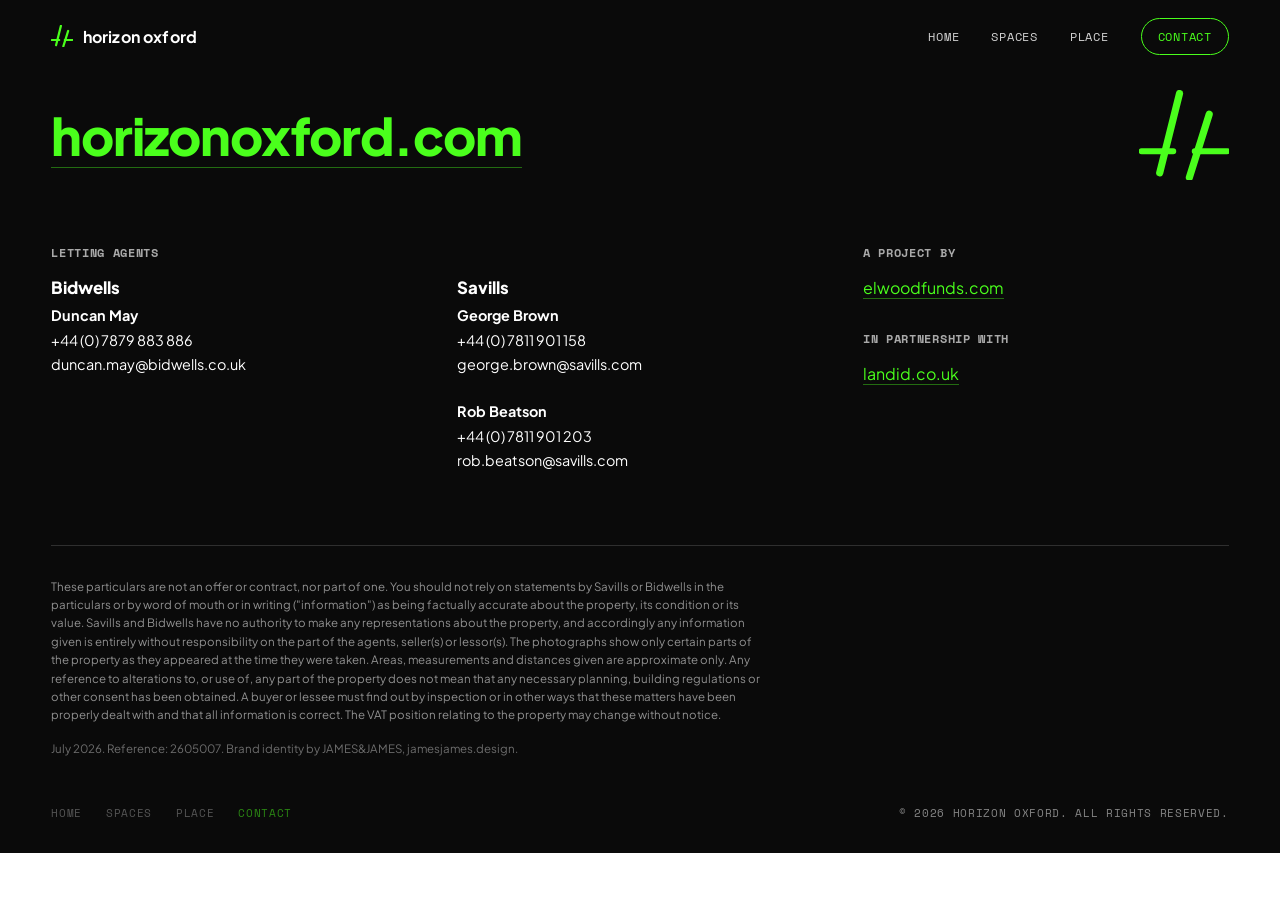
==== contact.html @ 4f72da46 "Split site into 4 pages, replace logo mark, merge closing CTA - Redraws the "//" logo mark to match " ====
<!DOCTYPE html>
<html lang="en">
<head>
<meta charset="UTF-8">
<meta name="viewport" content="width=device-width, initial-scale=1.0">
<title>Contact — Horizon Oxford</title>
<meta name="description" content="Contact the letting agents for Horizon Oxford: Bidwells and Savills. A project by Elwood Funds, in partnership with Landid.">
<link rel="icon" href="data:image/svg+xml,<svg xmlns=%22http://www.w3.org/2000/svg%22 viewBox=%220 0 100 100%22><rect width=%22100%22 height=%22100%22 fill=%22%230a0a0a%22/><path d=%22M45,4 L23,92 M78,27 L56,97%22 stroke=%22%234AFF1C%22 stroke-width=%2210%22 stroke-linecap=%22round%22 fill=%22none%22/><path d=%22M3,68 L38,68 M62,68 L98,68%22 stroke=%22%234AFF1C%22 stroke-width=%228.5%22 stroke-linecap=%22round%22 fill=%22none%22/></svg>">
<link rel="preconnect" href="https://fonts.googleapis.com">
<link rel="preconnect" href="https://fonts.gstatic.com" crossorigin>
<link href="https://fonts.googleapis.com/css2?family=Plus+Jakarta+Sans:ital,wght@0,300;0,400;0,500;0,600;0,700;0,800;1,400&family=Space+Mono:wght@400;700&display=swap" rel="stylesheet">
<link rel="stylesheet" href="css/styles.css">
</head>
<body>

<!-- ================= NAV ================= -->
<header class="site-nav" id="siteNav">
  <div class="nav-inner">
    <a href="index.html" class="nav-logo" aria-label="Horizon Oxford home">
      <svg class="mark" viewBox="0 0 100 100" aria-hidden="true">
        <path d="M45,4 L23,92 M78,27 L56,97" stroke="currentColor" stroke-width="10" stroke-linecap="round" fill="none"/>
        <path d="M3,68 L38,68 M62,68 L98,68" stroke="currentColor" stroke-width="8.5" stroke-linecap="round" fill="none"/>
      </svg>
      <span class="wordmark">horizon <strong>oxford</strong></span>
    </a>
    <nav class="nav-links" id="navLinks">
      <a href="index.html">Home</a>
      <a href="spaces.html">Spaces</a>
      <a href="place.html">Place</a>
      <a href="contact.html" class="nav-cta" aria-current="page">Contact</a>
    </nav>
    <button class="nav-toggle" id="navToggle" aria-label="Toggle menu" aria-expanded="false">
      <span></span><span></span><span></span>
    </button>
  </div>
</header>

<main id="top">

<!-- ================= CONTACT / FOOTER ================= -->
<footer class="section contact-footer" id="contact">
  <div class="wrap">
    <div class="contact-top">
      <div>
        <a href="https://horizonoxford.com" class="display sm text-link">horizonoxford.com</a>
      </div>
      <svg class="mark lg" viewBox="0 0 100 100" aria-hidden="true">
        <path d="M45,4 L23,92 M78,27 L56,97" stroke="#4AFF1C" stroke-width="8" stroke-linecap="round" fill="none"/>
        <path d="M3,68 L38,68 M62,68 L98,68" stroke="#4AFF1C" stroke-width="6.8" stroke-linecap="round" fill="none"/>
      </svg>
    </div>

    <div class="contact-grid">
      <div>
        <h3 class="small-label">Letting agents</h3>
        <div class="agent-card">
          <p class="agent-firm">Bidwells</p>
          <p class="agent-name">Duncan May</p>
          <p><a href="tel:+447879883886">+44 (0) 7879 883 886</a></p>
          <p><a href="mailto:duncan.may@bidwells.co.uk">duncan.may@bidwells.co.uk</a></p>
        </div>
      </div>
      <div>
        <h3 class="small-label">&nbsp;</h3>
        <div class="agent-card">
          <p class="agent-firm">Savills</p>
          <p class="agent-name">George Brown</p>
          <p><a href="tel:+447811901158">+44 (0) 7811 901 158</a></p>
          <p><a href="mailto:george.brown@savills.com">george.brown@savills.com</a></p>
        </div>
        <div class="agent-card">
          <p class="agent-name">Rob Beatson</p>
          <p><a href="tel:+447811901203">+44 (0) 7811 901 203</a></p>
          <p><a href="mailto:rob.beatson@savills.com">rob.beatson@savills.com</a></p>
        </div>
      </div>
      <div>
        <h3 class="small-label">A project by</h3>
        <p><a href="https://elwoodfunds.com" class="text-link" target="_blank" rel="noopener">elwoodfunds.com</a></p>
        <h3 class="small-label" style="margin-top:2rem">In partnership with</h3>
        <p><a href="https://landid.co.uk" class="text-link" target="_blank" rel="noopener">landid.co.uk</a></p>
      </div>
    </div>

    <p class="legal">These particulars are not an offer or contract, nor part of one. You should not rely on statements by Savills or Bidwells in the particulars or by word of mouth or in writing ("information") as being factually accurate about the property, its condition or its value. Savills and Bidwells have no authority to make any representations about the property, and accordingly any information given is entirely without responsibility on the part of the agents, seller(s) or lessor(s). The photographs show only certain parts of the property as they appeared at the time they were taken. Areas, measurements and distances given are approximate only. Any reference to alterations to, or use of, any part of the property does not mean that any necessary planning, building regulations or other consent has been obtained. A buyer or lessee must find out by inspection or in other ways that these matters have been properly dealt with and that all information is correct. The VAT position relating to the property may change without notice.</p>
    <p class="legal-ref">July 2026. Reference: 2605007. Brand identity by JAMES&amp;JAMES, jamesjames.design.</p>

    <div class="footer-bottom">
      <nav class="mini-footer-links">
        <a href="index.html">Home</a>
        <a href="spaces.html">Spaces</a>
        <a href="place.html">Place</a>
        <a href="contact.html" aria-current="page">Contact</a>
      </nav>
      <span>© 2026 Horizon Oxford. All rights reserved.</span>
    </div>
  </div>
</footer>

</main>

<script src="js/main.js"></script>
</body>
</html>
---- css/styles.css ----
/* ============================================================
   Horizon Oxford — Design tokens
   ============================================================ */
:root {
  --black: #0a0a0a;
  --near-black: #111110;
  --green: #4AFF1C;
  --green-dim: #3ad60f;
  --grey-warm: #dcdbd3;
  --grey-warm-2: #cfcec4;
  --grey-dark: #434141;
  --cream: #e3dbcc;
  --white: #ffffff;
  --off-white: #f7f6f2;

  --font-display: "Plus Jakarta Sans", "Helvetica Neue", Arial, sans-serif;
  --font-mono: "Space Mono", ui-monospace, monospace;

  --wrap-max: 1360px;
  --section-pad: clamp(1.5rem, 4vw, 4rem);
}

* { box-sizing: border-box; }
html { scroll-behavior: smooth; }

body {
  margin: 0;
  font-family: var(--font-display);
  background: var(--white);
  color: var(--black);
  -webkit-font-smoothing: antialiased;
  overflow-x: hidden;
}

img { max-width: 100%; display: block; }

.sr-only {
  position: absolute; width: 1px; height: 1px;
  padding: 0; margin: -1px; overflow: hidden;
  clip: rect(0,0,0,0); white-space: nowrap; border: 0;
}

.wrap {
  max-width: var(--wrap-max);
  margin: 0 auto;
  padding: 0 var(--section-pad);
}

a { color: inherit; text-decoration: none; }

/* ============================================================
   Nav
   ============================================================ */
.site-nav {
  position: fixed;
  top: 0; left: 0; right: 0;
  z-index: 100;
  padding: 1.1rem 0;
  transition: background .3s ease, padding .3s ease, box-shadow .3s ease;
}
.site-nav.scrolled {
  background: rgba(10,10,10,0.88);
  backdrop-filter: blur(10px);
  padding: 0.7rem 0;
  box-shadow: 0 1px 0 rgba(255,255,255,0.06);
}
.nav-inner {
  max-width: var(--wrap-max);
  margin: 0 auto;
  padding: 0 var(--section-pad);
  display: flex;
  align-items: center;
  justify-content: space-between;
}
.nav-logo {
  display: flex;
  align-items: center;
  gap: 0.6rem;
  color: var(--white);
  font-weight: 700;
  letter-spacing: 0.01em;
}
.nav-logo .mark { width: 22px; height: 22px; color: var(--green); }
.nav-logo .wordmark { font-size: 1rem; text-transform: lowercase; }
.nav-links {
  display: flex;
  align-items: center;
  gap: 2rem;
  font-family: var(--font-mono);
  font-size: 0.78rem;
  letter-spacing: 0.06em;
  text-transform: uppercase;
}
.nav-links a { color: rgba(255,255,255,0.82); transition: color .2s; }
.nav-links a:hover { color: var(--green); }
.nav-links a[aria-current="page"] { color: var(--green); }
.nav-links .nav-cta {
  border: 1px solid var(--green);
  color: var(--green);
  padding: 0.5rem 1rem;
  border-radius: 999px;
}
.nav-links .nav-cta:hover { background: var(--green); color: var(--black); }
.nav-toggle {
  display: none;
  flex-direction: column;
  gap: 5px;
  background: none;
  border: 0;
  padding: 8px;
  cursor: pointer;
}
.nav-toggle span { width: 22px; height: 2px; background: var(--white); display: block; }

/* ============================================================
   Section base
   ============================================================ */
.section {
  position: relative;
  width: 100%;
}
.page-tag {
  position: absolute;
  right: var(--section-pad);
  bottom: 1.5rem;
  font-family: var(--font-mono);
  font-size: 0.7rem;
  letter-spacing: 0.08em;
  text-transform: uppercase;
  color: rgba(255,255,255,0.75);
  z-index: 3;
}
.page-tag.dark { color: rgba(0,0,0,0.55); }

.display {
  font-family: var(--font-display);
  font-weight: 800;
  line-height: 0.98;
  letter-spacing: -0.02em;
  margin: 0;
  font-size: clamp(2.6rem, 7vw, 6.2rem);
}
.display.md { font-size: clamp(2.2rem, 5.4vw, 4.4rem); }
.display.sm { font-size: clamp(1.9rem, 4vw, 3.2rem); }
.accent { color: var(--green); }

.label-heading {
  font-family: var(--font-mono);
  text-transform: uppercase;
  letter-spacing: 0.08em;
  font-size: 0.85rem;
  color: var(--green);
  margin: 0 0 1.5rem;
}
.small-label {
  font-family: var(--font-mono);
  text-transform: uppercase;
  letter-spacing: 0.06em;
  font-size: 0.72rem;
  opacity: 0.65;
  margin: 0 0 0.9rem;
}
.body-copy {
  font-size: clamp(1rem, 1.3vw, 1.15rem);
  line-height: 1.55;
  max-width: 42ch;
  margin: 0 0 1.2rem;
  opacity: 0.88;
}
.lede { font-size: clamp(1rem, 1.4vw, 1.25rem); line-height: 1.5; max-width: 34ch; margin: 0 0 1rem; }
.text-link { color: var(--green); border-bottom: 1px solid rgba(74,255,28,0.4); }
.text-link:hover { border-color: var(--green); }
.fine-print { font-size: 0.75rem; opacity: 0.5; margin-top: 1.5rem; }

/* ============================================================
   Cover
   ============================================================ */
.cover {
  background: var(--black);
  color: var(--white);
  min-height: 100vh;
  display: flex;
  flex-direction: column;
  justify-content: space-between;
  padding: clamp(5rem, 10vh, 8rem) var(--section-pad) 2.5rem;
}
.cover-top {
  display: flex;
  justify-content: space-between;
  font-size: clamp(1.6rem, 3.6vw, 2.6rem);
  font-weight: 700;
  text-transform: lowercase;
  letter-spacing: -0.01em;
}
.cover-mark {
  flex: 1;
  display: flex;
  align-items: center;
  justify-content: center;
  min-height: 30vh;
}
.cover-mark svg { width: clamp(120px, 16vw, 220px); height: auto; }
.cover-bottom {
  display: flex;
  align-items: flex-end;
  justify-content: space-between;
  flex-wrap: wrap;
  gap: 1.5rem;
}
.cover-meta { display: flex; flex-direction: column; gap: 0.4rem; }
.cover-meta .tag {
  font-family: var(--font-mono);
  font-size: 0.8rem;
  letter-spacing: 0.05em;
  text-transform: uppercase;
  opacity: 0.85;
}
.badge-landid {
  width: 64px; height: 64px;
  border-radius: 50%;
  background: var(--white);
  color: var(--black);
  display: flex; align-items: center; justify-content: center;
  font-weight: 700; font-size: 0.85rem;
  flex-shrink: 0;
}
.scroll-cue {
  position: absolute;
  bottom: 1.2rem; left: 50%;
  transform: translateX(-50%);
  width: 1px; height: 40px;
  background: rgba(255,255,255,0.3);
}
.scroll-cue span {
  position: absolute; top: 0; left: -3px;
  width: 7px; height: 7px; border-radius: 50%;
  background: var(--green);
  animation: cue 1.8s ease-in-out infinite;
}
@keyframes cue { 0%{top:0;opacity:1} 90%{top:36px;opacity:0} 100%{top:36px;opacity:0} }

/* ============================================================
   Intro
   ============================================================ */
.intro { background: var(--white); padding: clamp(4rem, 10vh, 7rem) 0; }
.intro .display { margin-bottom: 2.5rem; }
.intro-foot {
  display: flex;
  justify-content: space-between;
  align-items: flex-end;
  flex-wrap: wrap;
  gap: 2rem;
  border-top: 1px solid rgba(0,0,0,0.1);
  padding-top: 1.5rem;
}
.stat-line { font-size: 1rem; line-height: 1.5; text-align: right; margin: 0; }

/* ============================================================
   Full-bleed hero photo sections
   ============================================================ */
.hero-photo {
  min-height: 92vh;
  background-size: cover;
  background-position: center;
  display: flex;
  align-items: flex-end;
  color: var(--white);
}
.welcome-cta {
  position: absolute;
  left: var(--section-pad);
  bottom: 3.5rem;
  color: var(--white);
  line-height: 0.95;
}
.welcome-cta .top-word {
  display: block;
  font-family: var(--font-display);
  font-weight: 500;
  font-size: clamp(1.3rem, 2.6vw, 2rem);
}
.welcome-cta .bottom-word {
  display: block;
  font-family: var(--font-display);
  font-weight: 800;
  font-size: clamp(2rem, 4.4vw, 3.4rem);
  color: var(--green);
}

/* ============================================================
   Split panel (photo + copy)
   ============================================================ */
.split-panel {
  display: grid;
  grid-template-columns: 1.1fr 0.9fr;
  min-height: 90vh;
  background: var(--white);
}
.split-panel.reverse { grid-template-columns: 0.9fr 1.1fr; }
.split-panel.reverse .split-media { order: 2; }
.split-panel.reverse .split-copy { order: 1; }
.split-media { overflow: hidden; background: var(--grey-warm); }
.split-media img { width: 100%; height: 100%; object-fit: cover; }
.split-copy {
  display: flex;
  flex-direction: column;
  justify-content: center;
  padding: clamp(2rem, 5vw, 5rem);
}
.split-copy.dark-copy { background: var(--off-white); }
.split-copy .display { margin-bottom: 1.5rem; }

/* ============================================================
   Divider (space / place)
   ============================================================ */
.divider {
  min-height: 60vh;
  background-size: cover;
  background-position: center;
  display: flex;
  align-items: center;
  justify-content: flex-end;
}
.divider-word {
  font-family: var(--font-display);
  font-weight: 800;
  color: var(--green);
  font-size: clamp(2.5rem, 6vw, 5rem);
  margin: 0 clamp(1.5rem, 6vw, 5rem);
}

/* ============================================================
   Black / white / grey panels + two-col layout
   ============================================================ */
.black-panel { background: var(--black); color: var(--white); padding: clamp(4rem, 9vh, 7rem) 0; }
.white-panel { background: var(--white); color: var(--black); padding: clamp(4rem, 9vh, 7rem) 0; }
.grey-panel { background: var(--grey-warm); color: var(--black); padding: clamp(4rem, 9vh, 7rem) 0; }

.two-col {
  display: grid;
  grid-template-columns: 1fr 1fr;
  gap: clamp(2rem, 5vw, 4.5rem);
  align-items: center;
}
.two-col.reverse .col-copy { order: 1; }
.two-col.reverse .col-media { order: 2; }
.col-media img { width: 100%; border-radius: 4px; }

/* ============================================================
   Data tables
   ============================================================ */
.data-table {
  width: 100%;
  border-collapse: collapse;
  font-size: 0.88rem;
  margin-bottom: 1.2rem;
}
.data-table th, .data-table td {
  text-align: left;
  padding: 0.55rem 0.7rem;
}
.data-table th:not(:first-child), .data-table td:not(:first-child) {
  text-align: right;
}
.data-table thead.green-row th {
  background: var(--green);
  color: var(--black);
  font-weight: 700;
}
.data-table tbody tr { border-bottom: 1px solid rgba(255,255,255,0.12); }
.data-table.light tbody tr { border-bottom: 1px solid rgba(0,0,0,0.1); }
.data-table tr.subtotal { background: rgba(255,255,255,0.06); font-weight: 700; }
.data-table.light tr.subtotal { background: rgba(0,0,0,0.04); }
.data-table tr.total { background: var(--black); color: var(--white); font-weight: 800; }
.data-table.light tr.total { background: var(--black); color: var(--white); }
.accom-block { display: flex; flex-direction: column; gap: 1.5rem; }
.fp-badge { margin-bottom: 2rem; }
.fp-badge h3 { font-family: var(--font-display); font-weight: 800; font-size: clamp(2rem,4vw,3rem); margin: 0 0 0.3rem; }

.display-copy {
  font-family: var(--font-display);
  font-weight: 700;
  font-size: clamp(1.6rem, 3vw, 2.4rem);
  color: var(--green);
  line-height: 1.2;
  max-width: 16ch;
}

/* ============================================================
   Specification icon grid
   ============================================================ */
.spec-grid {
  display: grid;
  grid-template-columns: repeat(5, 1fr);
  gap: 2.2rem 1.5rem;
  margin-bottom: 4rem;
}
.spec-item svg {
  width: 34px; height: 34px;
  stroke: var(--white);
  stroke-width: 2;
  fill: none;
  stroke-linecap: round;
  stroke-linejoin: round;
  margin-bottom: 0.9rem;
}
.spec-item svg .accent-stroke { stroke: var(--green); }
.spec-item p { font-size: 0.88rem; line-height: 1.4; margin: 0; opacity: 0.9; }
.spec-item em { color: var(--green); font-style: normal; }
.spec-foot { display: flex; justify-content: space-between; align-items: flex-end; flex-wrap: wrap; gap: 2rem; border-top: 1px solid rgba(255,255,255,0.15); padding-top: 2.5rem; }

/* ============================================================
   Occupiers grid
   ============================================================ */
.occupiers-panel { padding-bottom: 5rem; }
.occupiers-grid {
  display: grid;
  grid-template-columns: repeat(4, 1fr);
  gap: 2px;
}
.occupiers-grid figure { position: relative; margin: 0; aspect-ratio: 1/0.72; overflow: hidden; }
.occupiers-grid img { width: 100%; height: 100%; object-fit: cover; }
.occupiers-grid figcaption {
  position: absolute; width: 1px; height: 1px;
  padding: 0; margin: -1px; overflow: hidden;
  clip: rect(0,0,0,0); white-space: nowrap; border: 0;
}
.occupiers-headline { display: flex; align-items: flex-end; padding: 1rem; }
.occupiers-headline .display { line-height: 0.95; }

/* ============================================================
   Communications
   ============================================================ */
.comm-tables { display: grid; grid-template-columns: 1fr 1fr; gap: 2rem; margin-top: 1.5rem; }
.travel-list { list-style: none; margin: 0; padding: 0; font-size: 0.85rem; }
.travel-list li {
  display: flex; justify-content: space-between;
  padding: 0.5rem 0;
  border-bottom: 1px solid rgba(0,0,0,0.1);
}
.travel-list li span:last-child { font-weight: 700; }

/* ============================================================
   Amenities mosaic
   ============================================================ */
.amenities-mosaic {
  display: grid;
  grid-template-columns: 1.3fr 1fr 0.62fr 0.62fr 0.9fr;
  grid-template-rows: 1fr 1fr;
  height: clamp(320px, 34vw, 480px);
  gap: 4px;
}
.amenities-mosaic img { width: 100%; height: 100%; object-fit: cover; }
.am-1 { grid-row: 1 / 3; grid-column: 1; }
.am-2 { grid-column: 2; grid-row: 1; }
.am-3 { grid-column: 2; grid-row: 2; }
.am-4 { grid-column: 3; grid-row: 2; }
.am-5 { grid-row: 1 / 3; grid-column: 4 / 6; }
.amenity-wide { max-width: var(--wrap-max); margin: 2rem auto 0; padding: 0 var(--section-pad); }
.amenity-wide img { width: 100%; object-fit: cover; max-height: 60vh; }

/* ============================================================
   Contact / footer
   ============================================================ */
.contact-footer { background: var(--black); color: var(--white); padding: clamp(4rem, 10vh, 7rem) 0 2rem; }
.contact-top { display: flex; justify-content: space-between; align-items: center; margin-bottom: 4rem; }
.contact-top .mark.lg { width: 90px; height: 90px; }
.contact-grid { display: grid; grid-template-columns: repeat(3, 1fr); gap: 2.5rem; padding-bottom: 3rem; border-bottom: 1px solid rgba(255,255,255,0.15); margin-bottom: 2rem; }
.agent-card { margin-bottom: 1.5rem; font-size: 0.9rem; line-height: 1.6; }
.agent-firm { font-weight: 800; font-size: 1.05rem; margin: 0 0 0.4rem; }
.agent-name { font-weight: 700; margin: 0; }
.agent-card p { margin: 0.1rem 0; }
.agent-card a:hover { color: var(--green); }
.legal { font-size: 0.72rem; line-height: 1.6; opacity: 0.55; max-width: 90ch; }
.legal-ref { font-size: 0.72rem; opacity: 0.4; margin-top: 1rem; }
.footer-bottom {
  display: flex; justify-content: space-between;
  font-family: var(--font-mono); font-size: 0.7rem; letter-spacing: 0.06em;
  text-transform: uppercase; opacity: 0.5; margin-top: 3rem;
  flex-wrap: wrap; gap: 0.5rem;
}

/* ============================================================
   Scroll reveal
   ============================================================ */
.reveal { transform: translateY(18px); transition: transform .7s ease; }
.reveal.is-visible { transform: none; }

/* ============================================================
   Responsive
   ============================================================ */
@media (max-width: 900px) {
  .nav-links { display: none; }
  .nav-toggle { display: flex; }
  .site-nav.menu-open .nav-links {
    display: flex; flex-direction: column; align-items: flex-start; gap: 1.2rem;
    position: absolute; top: 100%; left: 0; right: 0;
    background: var(--black); padding: 1.5rem var(--section-pad) 2rem;
  }

  .split-panel, .split-panel.reverse { grid-template-columns: 1fr; min-height: 0; }
  .split-panel.reverse .split-media { order: 1; }
  .split-panel.reverse .split-copy { order: 2; }
  .split-media { min-height: 50vh; }

  .two-col, .two-col.reverse { grid-template-columns: 1fr; }
  .two-col.reverse .col-copy { order: 1; }
  .two-col.reverse .col-media { order: 2; }

  .spec-grid { grid-template-columns: repeat(2, 1fr); }
  .occupiers-grid { grid-template-columns: repeat(2, 1fr); }
  .comm-tables { grid-template-columns: 1fr; }
  .contact-grid { grid-template-columns: 1fr; }

  .amenities-mosaic {
    grid-template-columns: 1fr 1fr;
    grid-template-rows: auto;
    height: auto;
  }
  .am-1 { grid-column: 1 / 3; grid-row: auto; aspect-ratio: 16/9; }
  .am-2, .am-3, .am-4 { grid-column: span 1; grid-row: auto; aspect-ratio: 1/1; }
  .am-5 { grid-column: 1 / 3; grid-row: auto; aspect-ratio: 16/9; }

  .cover-top { flex-direction: column; gap: 0.3rem; }
  .intro-foot { flex-direction: column; align-items: flex-start; }
  .stat-line { text-align: left; }

  .hero-photo {
    min-height: 0;
    aspect-ratio: 4 / 5;
    background-size: contain;
    background-repeat: no-repeat;
    background-color: var(--black);
  }
  .location-map-section { aspect-ratio: 3 / 4; }
}

@media (max-width: 560px) {
  .spec-grid { grid-template-columns: 1fr 1fr; }
  .occupiers-grid { grid-template-columns: repeat(2, 1fr); }
  .badge-landid { width: 52px; height: 52px; font-size: 0.7rem; }
}

/* ============================================================
   Mini footer (Home / Spaces / Place pages)
   ============================================================ */
.mini-footer { background: var(--black); color: rgba(255,255,255,0.6); padding: 2rem 0; }
.mini-footer-inner {
  display: flex;
  align-items: center;
  justify-content: space-between;
  flex-wrap: wrap;
  gap: 1rem;
  font-family: var(--font-mono);
  font-size: 0.72rem;
  letter-spacing: 0.06em;
  text-transform: uppercase;
}
.mini-footer-links { display: flex; gap: 1.5rem; }
.mini-footer-links a { color: rgba(255,255,255,0.6); transition: color .2s; }
.mini-footer-links a:hover, .mini-footer-links a[aria-current="page"] { color: var(--green); }
@media (max-width: 560px) {
  .mini-footer-inner { flex-direction: column; align-items: flex-start; }
}
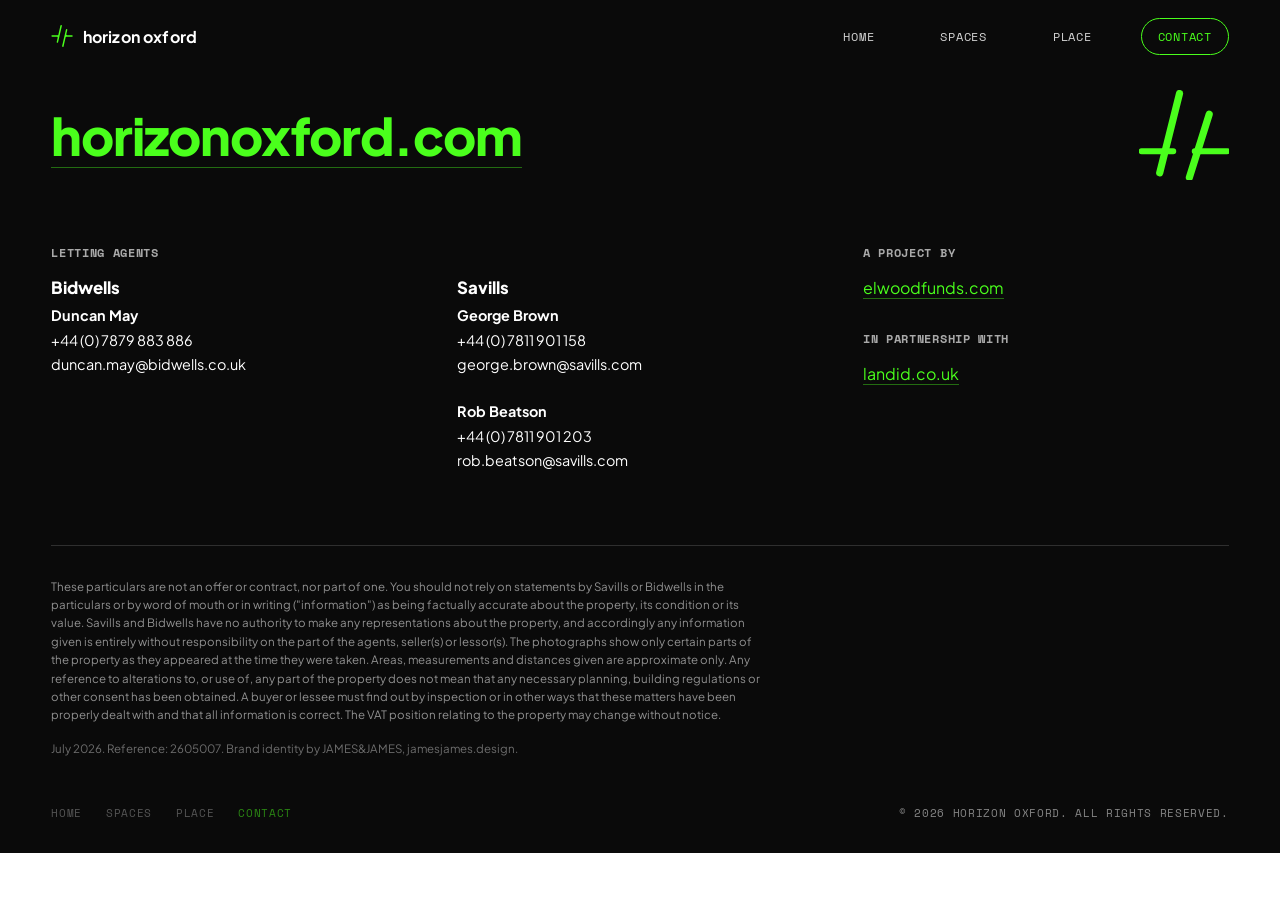
==== commit 0b133245: "Finesse logo, hero video, headline wrap, divider ripple, nav and buildings slider - Replace hand-tra" ====
--- a/contact.html
+++ b/contact.html
@@ -5,21 +5,25 @@
 <meta name="viewport" content="width=device-width, initial-scale=1.0">
 <title>Contact — Horizon Oxford</title>
 <meta name="description" content="Contact the letting agents for Horizon Oxford: Bidwells and Savills. A project by Elwood Funds, in partnership with Landid.">
-<link rel="icon" href="data:image/svg+xml,<svg xmlns=%22http://www.w3.org/2000/svg%22 viewBox=%220 0 100 100%22><rect width=%22100%22 height=%22100%22 fill=%22%230a0a0a%22/><path d=%22M45,4 L23,92 M78,27 L56,97%22 stroke=%22%234AFF1C%22 stroke-width=%2210%22 stroke-linecap=%22round%22 fill=%22none%22/><path d=%22M3,68 L38,68 M62,68 L98,68%22 stroke=%22%234AFF1C%22 stroke-width=%228.5%22 stroke-linecap=%22round%22 fill=%22none%22/></svg>">
+<link rel="icon" href="data:image/svg+xml,<svg xmlns=%22http://www.w3.org/2000/svg%22 viewBox=%220 0 100 100%22><rect width=%22100%22 height=%22100%22 fill=%22%230a0a0a%22/><path fill=%22%234AFF1C%22 d=%22M 98.317 50.564 L 98.301 50.625 C 97.957 52.116 96.634 53.173 95.100 53.173 L 69.734 53.173 C 68.205 53.173 66.876 54.232 66.532 55.722 L 57.039 97.169 C 56.694 98.660 55.371 99.718 53.837 99.718 L 53.760 99.718 C 51.652 99.718 50.090 97.756 50.560 95.702 L 67.688 21.042 C 68.031 19.552 69.355 18.494 70.888 18.494 C 72.992 18.494 74.556 20.448 74.088 22.502 L 69.544 42.533 C 69.078 44.587 70.642 46.540 72.745 46.540 L 95.112 46.540 C 97.221 46.540 98.783 48.501 98.313 50.555 Z M 42.904 2.548 L 33.409 43.996 C 33.069 45.487 31.741 46.544 30.209 46.544 L 4.841 46.544 C 3.312 46.544 1.984 47.602 1.641 49.093 L 1.626 49.155 C 1.154 51.209 2.718 53.170 4.826 53.170 L 27.193 53.170 C 29.297 53.170 30.861 55.124 30.393 57.178 L 25.850 77.208 C 25.383 79.262 26.947 81.216 29.050 81.216 C 30.579 81.216 31.907 80.158 32.251 78.668 L 49.382 4.015 C 49.854 1.962 48.290 0.000 46.181 0.000 L 46.104 0.000 C 44.575 0.000 43.247 1.057 42.904 2.548 Z%22/></svg>">
 <link rel="preconnect" href="https://fonts.googleapis.com">
 <link rel="preconnect" href="https://fonts.gstatic.com" crossorigin>
 <link href="https://fonts.googleapis.com/css2?family=Plus+Jakarta+Sans:ital,wght@0,300;0,400;0,500;0,600;0,700;0,800;1,400&family=Space+Mono:wght@400;700&display=swap" rel="stylesheet">
 <link rel="stylesheet" href="css/styles.css">
+<noscript><style>
+  .spec-grid .spec-item, .occupiers-grid > figure, .kinetic-words .kw { opacity: 1 !important; transform: none !important; }
+</style></noscript>
 </head>
 <body>
+<div class="scroll-progress" id="scrollProgress"></div>
 
 <!-- ================= NAV ================= -->
 <header class="site-nav" id="siteNav">
   <div class="nav-inner">
     <a href="index.html" class="nav-logo" aria-label="Horizon Oxford home">
       <svg class="mark" viewBox="0 0 100 100" aria-hidden="true">
-        <path d="M45,4 L23,92 M78,27 L56,97" stroke="currentColor" stroke-width="10" stroke-linecap="round" fill="none"/>
-        <path d="M3,68 L38,68 M62,68 L98,68" stroke="currentColor" stroke-width="8.5" stroke-linecap="round" fill="none"/>
+        <path fill="currentColor" d="M 98.317 50.564 L 98.301 50.625 C 97.957 52.116 96.634 53.173 95.100 53.173 L 69.734 53.173 C 68.205 53.173 66.876 54.232 66.532 55.722 L 57.039 97.169 C 56.694 98.660 55.371 99.718 53.837 99.718 L 53.760 99.718 C 51.652 99.718 50.090 97.756 50.560 95.702 L 67.688 21.042 C 68.031 19.552 69.355 18.494 70.888 18.494 C 72.992 18.494 74.556 20.448 74.088 22.502 L 69.544 42.533 C 69.078 44.587 70.642 46.540 72.745 46.540 L 95.112 46.540 C 97.221 46.540 98.783 48.501 98.313 50.555 Z"/>
+        <path fill="currentColor" d="M 42.904 2.548 L 33.409 43.996 C 33.069 45.487 31.741 46.544 30.209 46.544 L 4.841 46.544 C 3.312 46.544 1.984 47.602 1.641 49.093 L 1.626 49.155 C 1.154 51.209 2.718 53.170 4.826 53.170 L 27.193 53.170 C 29.297 53.170 30.861 55.124 30.393 57.178 L 25.850 77.208 C 25.383 79.262 26.947 81.216 29.050 81.216 C 30.579 81.216 31.907 80.158 32.251 78.668 L 49.382 4.015 C 49.854 1.962 48.290 0.000 46.181 0.000 L 46.104 0.000 C 44.575 0.000 43.247 1.057 42.904 2.548 Z"/>
       </svg>
       <span class="wordmark">horizon <strong>oxford</strong></span>
     </a>
@@ -27,7 +31,7 @@
       <a href="index.html">Home</a>
       <a href="spaces.html">Spaces</a>
       <a href="place.html">Place</a>
-      <a href="contact.html" class="nav-cta" aria-current="page">Contact</a>
+      <a href="contact.html" class="magnetic" aria-current="page">Contact</a>
     </nav>
     <button class="nav-toggle" id="navToggle" aria-label="Toggle menu" aria-expanded="false">
       <span></span><span></span><span></span>
@@ -38,7 +42,7 @@
 <main id="top">
 
 <!-- ================= CONTACT / FOOTER ================= -->
-<footer class="section contact-footer" id="contact">
+<footer class="section contact-footer spotlight-zone" id="contact">
   <div class="wrap">
     <div class="contact-top">
       <div>
@@ -100,5 +104,6 @@
 </main>
 
 <script src="js/main.js"></script>
+<script src="js/effects.js"></script>
 </body>
 </html>
--- a/css/styles.css
+++ b/css/styles.css
@@ -91,16 +91,16 @@
   letter-spacing: 0.06em;
   text-transform: uppercase;
 }
-.nav-links a { color: rgba(255,255,255,0.82); transition: color .2s; }
-.nav-links a:hover { color: var(--green); }
-.nav-links a[aria-current="page"] { color: var(--green); }
-.nav-links .nav-cta {
-  border: 1px solid var(--green);
-  color: var(--green);
+.nav-links a {
+  color: rgba(255,255,255,0.82);
   padding: 0.5rem 1rem;
+  border: 1px solid transparent;
   border-radius: 999px;
-}
-.nav-links .nav-cta:hover { background: var(--green); color: var(--black); }
+  transition: color .2s, border-color .2s, background .2s;
+}
+.nav-links a:hover { color: var(--green); border-color: rgba(74,255,28,0.4); }
+.nav-links a[aria-current="page"] { color: var(--green); border-color: var(--green); }
+.nav-links a[aria-current="page"]:hover { background: var(--green); color: var(--black); }
 .nav-toggle {
   display: none;
   flex-direction: column;
@@ -176,6 +176,7 @@
    Cover
    ============================================================ */
 .cover {
+  position: relative;
   background: var(--black);
   color: var(--white);
   min-height: 100vh;
@@ -183,6 +184,25 @@
   flex-direction: column;
   justify-content: space-between;
   padding: clamp(5rem, 10vh, 8rem) var(--section-pad) 2.5rem;
+  overflow: hidden;
+}
+.cover .cover-video {
+  position: absolute;
+  inset: 0;
+  width: 100%;
+  height: 100%;
+  object-fit: cover;
+  opacity: 0.55;
+}
+.cover .cover-scrim {
+  position: absolute;
+  inset: 0;
+  background:
+    linear-gradient(180deg, rgba(10,10,10,0.75) 0%, rgba(10,10,10,0.35) 30%, rgba(10,10,10,0.55) 70%, rgba(10,10,10,0.9) 100%);
+}
+.cover-top, .cover-mark, .cover-bottom { position: relative; z-index: 1; }
+@media (prefers-reduced-motion: reduce) {
+  .cover-video { display: none; }
 }
 .cover-top {
   display: flex;
@@ -199,7 +219,30 @@
   justify-content: center;
   min-height: 30vh;
 }
-.cover-mark svg { width: clamp(120px, 16vw, 220px); height: auto; }
+.cover-mark svg { width: clamp(120px, 16vw, 220px); height: auto; overflow: visible; }
+
+/* Logo reveal animation: each tick draws up from its base, left then
+   right, then the wordmark/meta fade in — matches the brand's video sting. */
+.mark-tick {
+  transform-box: fill-box;
+  transform-origin: 50% 100%;
+  transform: scaleY(0);
+  animation: mark-tick-in 0.55s cubic-bezier(.2,.8,.2,1) forwards;
+}
+.mark-tick-l { animation-delay: 0.1s; }
+.mark-tick-r { animation-delay: 0.35s; }
+@keyframes mark-tick-in { to { transform: scaleY(1); } }
+
+.reveal-fade {
+  opacity: 0;
+  animation: reveal-fade-in 0.7s ease-out 1.05s forwards;
+}
+@keyframes reveal-fade-in { to { opacity: 1; } }
+
+@media (prefers-reduced-motion: reduce) {
+  .mark-tick, .reveal-fade { animation: none; transform: none; opacity: 1; }
+}
+
 .cover-bottom {
   display: flex;
   align-items: flex-end;
@@ -266,6 +309,101 @@
   align-items: flex-end;
   color: var(--white);
 }
+.hero-photo .caption {
+  position: absolute;
+  left: var(--section-pad);
+  bottom: 1.5rem;
+  font-size: 0.72rem;
+  font-family: var(--font-mono);
+  opacity: 0.8;
+  max-width: 40ch;
+  margin: 0;
+}
+.building-badge {
+  background: var(--white);
+  color: var(--black);
+  margin: clamp(1.5rem, 5vw, 3.5rem);
+  padding: 1.5rem 2rem;
+  max-width: 420px;
+}
+.building-badge h2 {
+  font-family: var(--font-display);
+  font-weight: 800;
+  font-size: clamp(2.2rem, 4.4vw, 3.4rem);
+  margin: 0 0 0.4rem;
+  letter-spacing: -0.02em;
+}
+.building-badge p { margin: 0; font-size: 0.95rem; line-height: 1.4; }
+
+/* ============================================================
+   Buildings slider (A / B / C tabs)
+   ============================================================ */
+.buildings-tabs {
+  position: sticky;
+  top: 56px;
+  z-index: 20;
+  display: flex;
+  background: var(--black);
+}
+.buildings-tab {
+  flex: 1;
+  display: flex;
+  flex-direction: column;
+  gap: 0.3rem;
+  padding: 1.1rem 1.5rem;
+  background: none;
+  border: 0;
+  border-bottom: 3px solid rgba(255,255,255,0.15);
+  color: rgba(255,255,255,0.55);
+  font-family: var(--font-mono);
+  text-transform: uppercase;
+  letter-spacing: 0.05em;
+  font-size: 0.82rem;
+  text-align: left;
+  cursor: pointer;
+  transition: color .2s, border-color .2s, background .2s;
+}
+.buildings-tab span {
+  font-size: 0.66rem;
+  letter-spacing: 0.02em;
+  text-transform: none;
+  opacity: 0.75;
+}
+.buildings-tab:hover { color: var(--white); }
+.buildings-tab.is-active { color: var(--green); border-bottom-color: var(--green); background: rgba(74,255,28,0.08); }
+
+.building-slide[hidden] { display: none; }
+.building-slide.is-active { animation: building-slide-in 0.45s ease; }
+@keyframes building-slide-in {
+  from { opacity: 0; transform: translateY(12px); }
+  to { opacity: 1; transform: translateY(0); }
+}
+@media (prefers-reduced-motion: reduce) {
+  .building-slide.is-active { animation: none; }
+}
+@media (max-width: 720px) {
+  .buildings-tabs { flex-direction: column; }
+  .buildings-tab span { display: none; }
+}
+
+.location-map-section { align-items: flex-start; }
+.map-badges {
+  margin: clamp(1.5rem, 5vw, 3.5rem);
+  display: flex;
+  flex-direction: column;
+  gap: 2px;
+  margin-top: auto;
+  margin-bottom: clamp(1.5rem, 5vw, 3.5rem);
+}
+.badge-green, .badge-black {
+  font-family: var(--font-mono);
+  font-size: 0.85rem;
+  padding: 0.6rem 1rem;
+  width: fit-content;
+}
+.badge-green { background: var(--green); color: var(--black); }
+.badge-black { background: var(--black); color: var(--white); }
+
 .welcome-cta {
   position: absolute;
   left: var(--section-pad);
@@ -314,19 +452,31 @@
    Divider (space / place)
    ============================================================ */
 .divider {
+  position: relative;
   min-height: 60vh;
+  display: flex;
+  align-items: center;
+  justify-content: flex-end;
+  overflow: hidden;
+}
+.divider-bg {
+  position: absolute;
+  inset: -6% -4%;
   background-size: cover;
   background-position: center;
-  display: flex;
-  align-items: center;
-  justify-content: flex-end;
+  filter: url(#flag-ripple);
 }
 .divider-word {
+  position: relative;
+  z-index: 1;
   font-family: var(--font-display);
   font-weight: 800;
   color: var(--green);
   font-size: clamp(2.5rem, 6vw, 5rem);
   margin: 0 clamp(1.5rem, 6vw, 5rem);
+}
+@media (prefers-reduced-motion: reduce) {
+  .divider-bg { filter: none; }
 }
 
 /* ============================================================
@@ -562,3 +712,108 @@
 @media (max-width: 560px) {
   .mini-footer-inner { flex-direction: column; align-items: flex-start; }
 }
+
+/* ============================================================
+   Scroll progress bar
+   ============================================================ */
+.scroll-progress {
+  position: fixed;
+  top: 0; left: 0;
+  width: 100%;
+  height: 3px;
+  background: var(--green);
+  transform: scaleX(0);
+  transform-origin: left;
+  z-index: 300;
+  will-change: transform;
+}
+
+/* ============================================================
+   Magnetic hover
+   ============================================================ */
+.magnetic { transition: transform 0.25s cubic-bezier(.2,.8,.2,1); display: inline-flex; }
+
+/* ============================================================
+   Cursor spotlight (dark panels)
+   ============================================================ */
+.spotlight-zone { position: relative; isolation: isolate; }
+.spotlight-zone::before {
+  content: "";
+  position: absolute;
+  inset: 0;
+  z-index: 0;
+  opacity: 0;
+  transition: opacity 0.4s ease;
+  background: radial-gradient(480px circle at var(--sx, 50%) var(--sy, 50%), rgba(74,255,28,0.10), transparent 55%);
+  pointer-events: none;
+}
+.spotlight-zone:hover::before { opacity: 1; }
+.spotlight-zone > * { position: relative; z-index: 1; }
+@media (pointer: coarse) {
+  .spotlight-zone::before { display: none; }
+}
+
+/* ============================================================
+   Staggered grid reveal
+   ============================================================ */
+.spec-grid .spec-item,
+.occupiers-grid > figure {
+  transform: translateY(18px);
+  opacity: 0.001;
+  transition: transform 0.6s cubic-bezier(.2,.8,.2,1), opacity 0.6s ease;
+}
+.spec-grid.is-visible .spec-item,
+.occupiers-grid.is-visible > figure {
+  transform: none;
+  opacity: 1;
+}
+.spec-grid .spec-item:nth-child(1)  { transition-delay: 0.00s; }
+.spec-grid .spec-item:nth-child(2)  { transition-delay: 0.04s; }
+.spec-grid .spec-item:nth-child(3)  { transition-delay: 0.08s; }
+.spec-grid .spec-item:nth-child(4)  { transition-delay: 0.12s; }
+.spec-grid .spec-item:nth-child(5)  { transition-delay: 0.16s; }
+.spec-grid .spec-item:nth-child(6)  { transition-delay: 0.04s; }
+.spec-grid .spec-item:nth-child(7)  { transition-delay: 0.08s; }
+.spec-grid .spec-item:nth-child(8)  { transition-delay: 0.12s; }
+.spec-grid .spec-item:nth-child(9)  { transition-delay: 0.16s; }
+.spec-grid .spec-item:nth-child(10) { transition-delay: 0.20s; }
+.spec-grid .spec-item:nth-child(11) { transition-delay: 0.08s; }
+.spec-grid .spec-item:nth-child(12) { transition-delay: 0.12s; }
+.spec-grid .spec-item:nth-child(13) { transition-delay: 0.16s; }
+.spec-grid .spec-item:nth-child(14) { transition-delay: 0.20s; }
+.spec-grid .spec-item:nth-child(15) { transition-delay: 0.24s; }
+.occupiers-grid > figure:nth-child(1) { transition-delay: 0.00s; }
+.occupiers-grid > figure:nth-child(2) { transition-delay: 0.04s; }
+.occupiers-grid > figure:nth-child(3) { transition-delay: 0.08s; }
+.occupiers-grid > figure:nth-child(4) { transition-delay: 0.12s; }
+.occupiers-grid > figure:nth-child(5) { transition-delay: 0.04s; }
+.occupiers-grid > figure:nth-child(6) { transition-delay: 0.08s; }
+.occupiers-grid > figure:nth-child(7) { transition-delay: 0.12s; }
+.occupiers-grid > figure:nth-child(8) { transition-delay: 0.16s; }
+.occupiers-grid > figure:nth-child(10) { transition-delay: 0.08s; }
+.occupiers-grid > figure:nth-child(11) { transition-delay: 0.12s; }
+.occupiers-grid > figure:nth-child(12) { transition-delay: 0.16s; }
+
+/* ============================================================
+   Kinetic word reveal (flagship headline)
+   ============================================================ */
+.kinetic-words .kw {
+  display: inline-block;
+  transform: translateY(0.5em);
+  opacity: 0.001;
+}
+.kinetic-words.play .kw {
+  animation: kw-in 0.7s cubic-bezier(.2,.8,.2,1) forwards;
+  animation-delay: calc(var(--i) * 45ms);
+}
+@keyframes kw-in { to { transform: translateY(0); opacity: 1; } }
+
+@media (prefers-reduced-motion: reduce) {
+  .spec-grid .spec-item, .occupiers-grid > figure { transform: none; opacity: 1; transition: none; }
+  .kinetic-words .kw { transform: none; opacity: 1; }
+  .scroll-progress { display: none; }
+}
+@media (scripting: none) {
+  .spec-grid .spec-item, .occupiers-grid > figure { transform: none; opacity: 1; }
+  .kinetic-words .kw { transform: none; opacity: 1; }
+}
